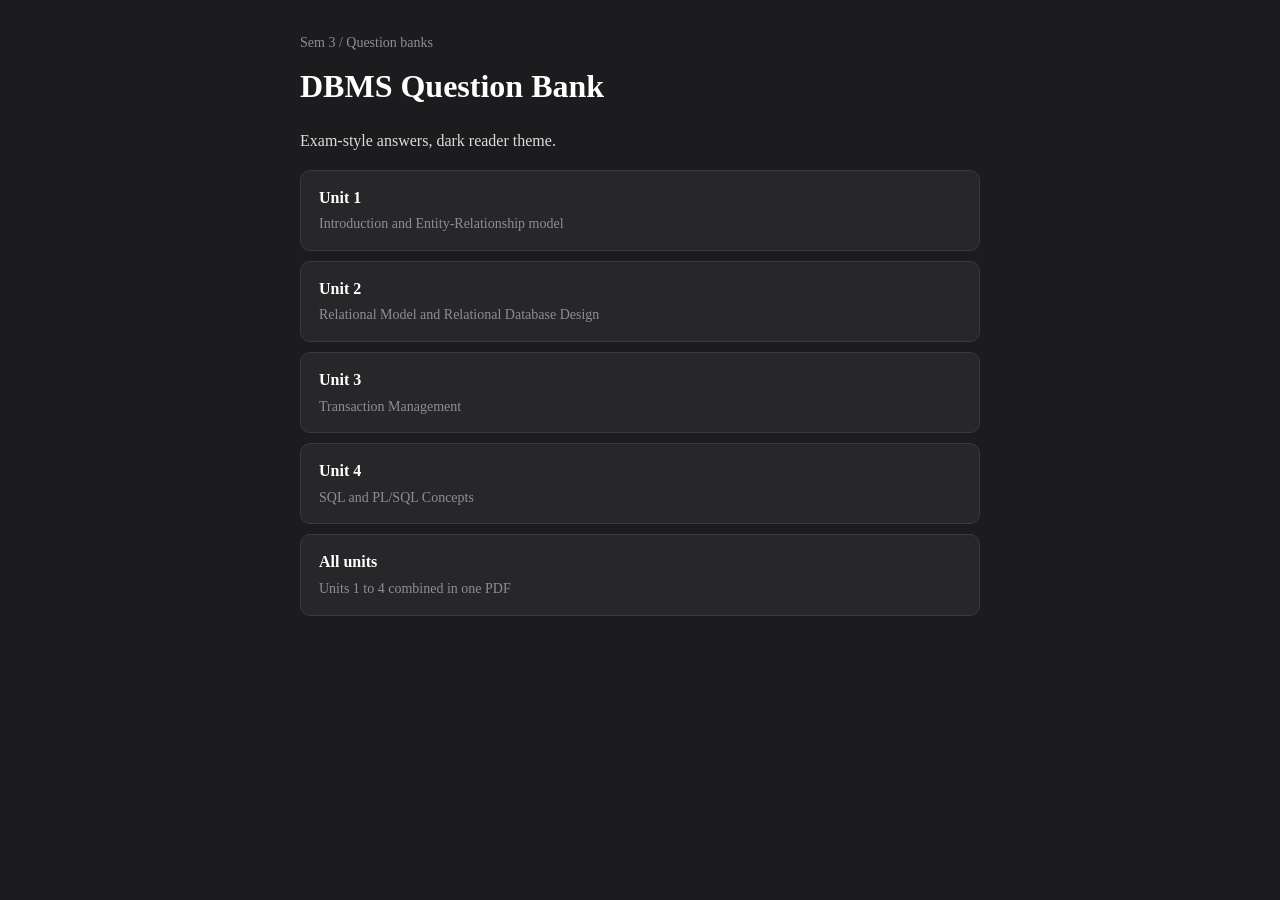
==== sem-3/question-banks/dbms/index.html @ fbdcb7ac "Add files via upload" ====
<!doctype html><meta charset=utf-8><meta name=viewport content='width=device-width,initial-scale=1'><title>DBMS Question Bank</title><style>:root{color-scheme:dark}*{box-sizing:border-box}body{margin:0;background:#1c1c1e;color:#dcdcdc;font:16px/1.6 Georgia,'Times New Roman',serif}
a{color:#6cb4ff;text-decoration:none}a:hover{text-decoration:underline}.wrap{max-width:720px;margin:0 auto;padding:32px 20px}
h1{color:#fff;margin:.2em 0}.card{display:block;padding:14px 18px;margin:10px 0;background:#272729;border:1px solid #3a3a3c;border-radius:10px;color:#dcdcdc}
.card b{color:#fff;display:block}.card span{color:#8e8e93;font-size:14px}.bar{display:flex;gap:14px;align-items:center;padding:10px 16px;background:#272729;border-bottom:1px solid #3a3a3c;font-size:15px;flex-wrap:wrap}
iframe{width:100%;height:calc(100vh - 49px);border:0;background:#1c1c1e;display:block}.crumb{color:#8e8e93;font-size:14px}</style><div class=wrap><div class=crumb>Sem 3 / Question banks</div><h1>DBMS Question Bank</h1><p>Exam-style answers, dark reader theme.</p><a class=card href='unit-1/'><b>Unit 1</b><span>Introduction and Entity-Relationship model</span></a><a class=card href='unit-2/'><b>Unit 2</b><span>Relational Model and Relational Database Design</span></a><a class=card href='unit-3/'><b>Unit 3</b><span>Transaction Management</span></a><a class=card href='unit-4/'><b>Unit 4</b><span>SQL and PL/SQL Concepts</span></a><a class=card href='all-units/'><b>All units</b><span>Units 1 to 4 combined in one PDF</span></a></div>
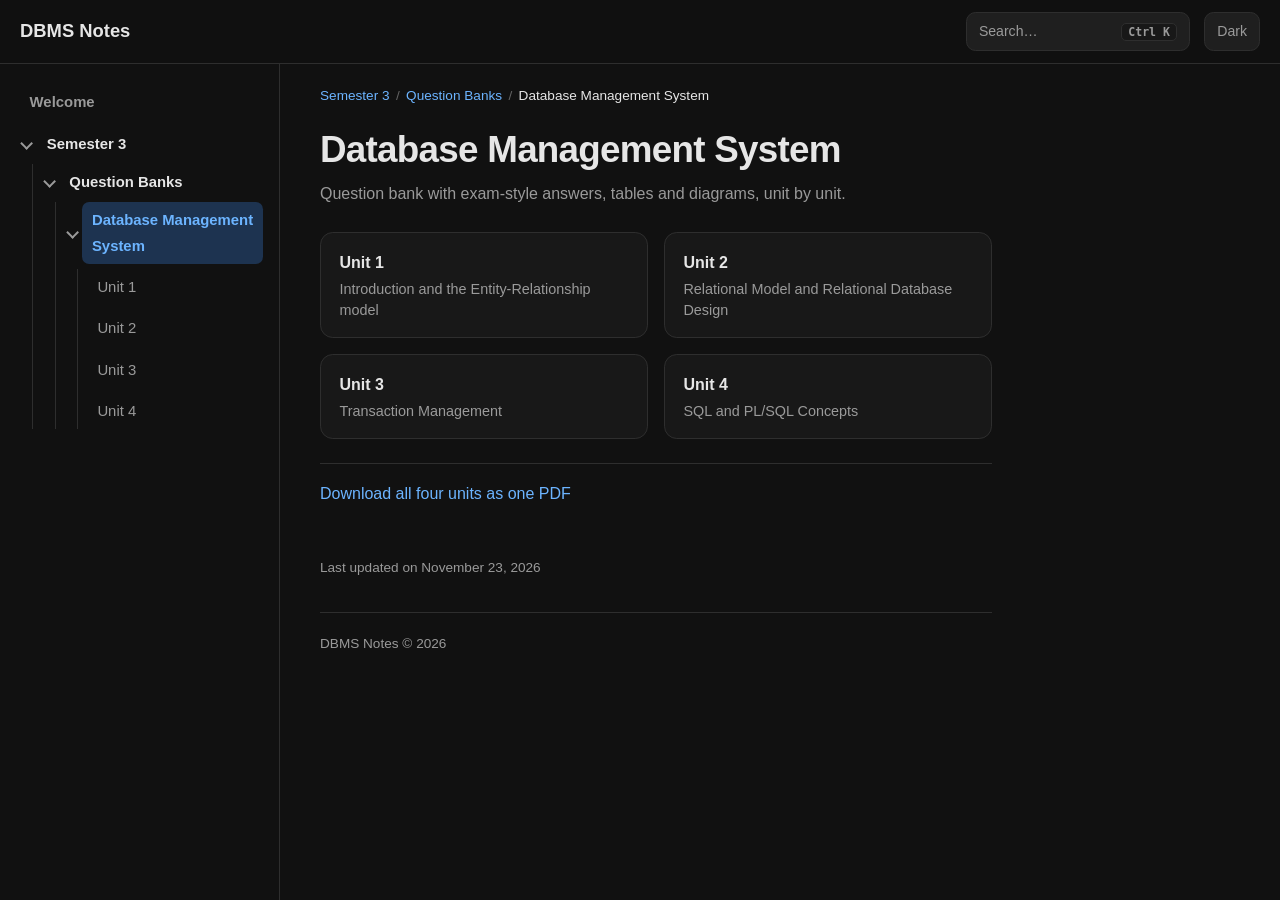
==== commit 81aa95b7: "Add files via upload" ====
--- a/sem-3/question-banks/dbms/index.html
+++ b/sem-3/question-banks/dbms/index.html
@@ -1,5 +1,37 @@
-<!doctype html><meta charset=utf-8><meta name=viewport content='width=device-width,initial-scale=1'><title>DBMS Question Bank</title><style>:root{color-scheme:dark}*{box-sizing:border-box}body{margin:0;background:#1c1c1e;color:#dcdcdc;font:16px/1.6 Georgia,'Times New Roman',serif}
-a{color:#6cb4ff;text-decoration:none}a:hover{text-decoration:underline}.wrap{max-width:720px;margin:0 auto;padding:32px 20px}
-h1{color:#fff;margin:.2em 0}.card{display:block;padding:14px 18px;margin:10px 0;background:#272729;border:1px solid #3a3a3c;border-radius:10px;color:#dcdcdc}
-.card b{color:#fff;display:block}.card span{color:#8e8e93;font-size:14px}.bar{display:flex;gap:14px;align-items:center;padding:10px 16px;background:#272729;border-bottom:1px solid #3a3a3c;font-size:15px;flex-wrap:wrap}
-iframe{width:100%;height:calc(100vh - 49px);border:0;background:#1c1c1e;display:block}.crumb{color:#8e8e93;font-size:14px}</style><div class=wrap><div class=crumb>Sem 3 / Question banks</div><h1>DBMS Question Bank</h1><p>Exam-style answers, dark reader theme.</p><a class=card href='unit-1/'><b>Unit 1</b><span>Introduction and Entity-Relationship model</span></a><a class=card href='unit-2/'><b>Unit 2</b><span>Relational Model and Relational Database Design</span></a><a class=card href='unit-3/'><b>Unit 3</b><span>Transaction Management</span></a><a class=card href='unit-4/'><b>Unit 4</b><span>SQL and PL/SQL Concepts</span></a><a class=card href='all-units/'><b>All units</b><span>Units 1 to 4 combined in one PDF</span></a></div>+<!doctype html>
+<html lang="en" data-root="../../../">
+<head>
+<meta charset="utf-8">
+<meta name="viewport" content="width=device-width, initial-scale=1">
+<meta name="theme-color" content="#111111">
+<meta name="description" content="Database Management System">
+<title>Database Management System – DBMS Notes</title>
+<script>try{var t=localStorage.getItem("theme");document.documentElement.setAttribute("data-theme",t||"dark")}catch(e){document.documentElement.setAttribute("data-theme","dark")}</script>
+<link rel="stylesheet" href="../../../assets/style.css">
+</head>
+<body>
+<a class="skip" href="#main">Skip to Content</a>
+<header class="nav">
+  <button class="burger" aria-label="Menu" type="button"><span></span><span></span><span></span></button>
+  <a class="logo" href="../../../"><strong>DBMS Notes</strong></a>
+  <div class="spacer"></div>
+  <button class="searchbtn" type="button" aria-label="Search"><span>Search…</span><kbd>Ctrl K</kbd></button>
+  <button class="themebtn" type="button" aria-label="Toggle theme"><span class="t-dark">Dark</span><span class="t-light">Light</span></button>
+</header>
+<div class="shell">
+  <aside class="sidebar" aria-label="Site navigation"><a class="top" href="../../../">Welcome</a><details open><summary><a href="../../">Semester 3</a></summary><details open><summary><a href="../">Question Banks</a></summary><details open><summary><a href="./" class="active">Database Management System</a></summary><ul><li><a href="unit-1/">Unit 1</a></li><li><a href="unit-2/">Unit 2</a></li><li><a href="unit-3/">Unit 3</a></li><li><a href="unit-4/">Unit 4</a></li></ul></details></details></details></aside>
+  <main id="main">
+    <nav class="crumbs" aria-label="Breadcrumb"><a href="../../">Semester 3</a><span class="sep">/</span><a href="../">Question Banks</a><span class="sep">/</span><span>Database Management System</span></nav>
+    <article>
+<h1>Database Management System</h1><p class="lead">Question bank with exam-style answers, tables and diagrams, unit by unit.</p><div class="cards"><a class="card" href="unit-1/"><strong>Unit 1</strong><span>Introduction and the Entity-Relationship model</span></a><a class="card" href="unit-2/"><strong>Unit 2</strong><span>Relational Model and Relational Database Design</span></a><a class="card" href="unit-3/"><strong>Unit 3</strong><span>Transaction Management</span></a><a class="card" href="unit-4/"><strong>Unit 4</strong><span>SQL and PL/SQL Concepts</span></a></div><p class="dl"><a href="pdf/all-units.pdf" download>Download all four units as one PDF</a></p>
+
+      <p class="updated">Last updated on November 23, 2026</p>
+    </article>
+    <footer class="foot">DBMS Notes © 2026</footer>
+  </main>
+  <aside class="toc" aria-label="On this page"></aside>
+</div>
+<div id="search" hidden><div class="box" role="dialog" aria-label="Search"><input type="search" placeholder="Search questions…" autocomplete="off" aria-label="Search"><ul id="results"></ul><p class="hint">↑↓ to navigate · Enter to open · Esc to close</p></div></div>
+<script src="../../../assets/app.js"></script>
+</body>
+</html>
--- a/assets/style.css
+++ b/assets/style.css
@@ -0,0 +1,68 @@
+:root{--bg:#111;--bg2:#181818;--bg3:#1f1f1f;--fg:#e6e6e6;--muted:#9a9a9a;--line:#2e2e2e;--link:#6cb4ff;--accent:#6cb4ff;--code:#1b1b1d;--codefg:#e8dcb0;--sel:#1d3350;--nav:rgba(17,17,17,.85)}
+[data-theme=light]{--bg:#fff;--bg2:#f6f6f7;--bg3:#efeff1;--fg:#1c1c1e;--muted:#6b6b72;--line:#e2e2e6;--link:#0b63ce;--accent:#0b63ce;--code:#f5f5f7;--codefg:#5b3d00;--sel:#dbeaff;--nav:rgba(255,255,255,.85)}
+*{box-sizing:border-box}html{scroll-behavior:smooth;scroll-padding-top:5rem;-webkit-text-size-adjust:100%}
+body{margin:0;background:var(--bg);color:var(--fg);font:16px/1.75 -apple-system,BlinkMacSystemFont,"Segoe UI",Inter,Roboto,Helvetica,Arial,sans-serif;-webkit-font-smoothing:antialiased}
+a{color:var(--link);text-decoration:none}a:hover{text-decoration:underline}
+.skip{position:absolute;left:-999px;top:0;background:var(--accent);color:#000;padding:8px 12px;z-index:100}.skip:focus{left:8px;top:8px}
+.nav{position:sticky;top:0;z-index:50;height:4rem;display:flex;align-items:center;gap:.9rem;padding:0 1.25rem;background:var(--nav);backdrop-filter:blur(12px);-webkit-backdrop-filter:blur(12px);border-bottom:1px solid var(--line)}
+.logo{color:var(--fg);font-size:1.15rem}.logo:hover{text-decoration:none;opacity:.8}.spacer{flex:1}
+.burger{display:none;background:none;border:0;padding:6px;cursor:pointer}.burger span{display:block;width:20px;height:2px;background:var(--fg);margin:4px 0;border-radius:2px}
+.searchbtn,.themebtn{background:var(--bg3);color:var(--muted);border:1px solid var(--line);border-radius:.6rem;font:inherit;font-size:.88rem;cursor:pointer;padding:.4rem .75rem}
+.searchbtn{display:flex;gap:2.5rem;align-items:center;min-width:14rem;justify-content:space-between}.searchbtn:hover,.themebtn:hover{color:var(--fg)}
+kbd{font:600 .72rem ui-monospace,Menlo,monospace;border:1px solid var(--line);border-radius:5px;padding:1px 6px;background:var(--bg2);color:var(--muted)}
+.t-light{display:none}[data-theme=light] .t-light{display:inline}[data-theme=light] .t-dark{display:none}
+.shell{display:grid;grid-template-columns:17.5rem minmax(0,1fr) 15.5rem;max-width:96rem;margin:0 auto}
+.sidebar{position:sticky;top:4rem;align-self:start;height:calc(100vh - 4rem);overflow:auto;padding:1.25rem 1rem 2rem 1.25rem;border-right:1px solid var(--line);font-size:.93rem}
+.sidebar a{color:var(--muted);display:block;padding:.3rem .6rem;border-radius:.45rem}.sidebar a:hover{color:var(--fg);background:var(--bg3);text-decoration:none}
+.sidebar a.active{color:var(--accent);background:var(--sel)}
+.sidebar .top{font-weight:600;margin-bottom:.4rem}
+.sidebar details{margin:.15rem 0}.sidebar summary{list-style:none;cursor:pointer;display:flex;align-items:center}
+.sidebar summary::-webkit-details-marker{display:none}.sidebar summary a{flex:1;font-weight:600;color:var(--fg)}
+.sidebar summary::before{content:"";width:.45rem;height:.45rem;border-right:2px solid var(--muted);border-bottom:2px solid var(--muted);transform:rotate(-45deg);margin:0 .35rem 0 .15rem;transition:transform .15s;flex:none}
+.sidebar details[open]>summary::before{transform:rotate(45deg)}
+.sidebar details>details,.sidebar details>ul{margin-left:.75rem;padding-left:.6rem;border-left:1px solid var(--line)}
+.sidebar ul{list-style:none;margin:0;padding:0}
+main{padding:1.25rem 2.5rem 3rem;min-width:0}
+article{max-width:50rem;margin:0 auto}.crumbs{max-width:50rem;margin:0 auto 1.25rem;font-size:.85rem;color:var(--muted)}.crumbs .sep{margin:0 .4rem;opacity:.6}.crumbs span:last-child{color:var(--fg)}
+h1{font-size:2.3rem;line-height:1.2;margin:.2rem 0 .5rem;letter-spacing:-.02em}
+.lead{color:var(--muted);margin:0 0 1.5rem}
+h2{font-size:1.5rem;line-height:1.35;margin:3rem 0 1rem;padding-bottom:.35rem;border-bottom:1px solid var(--line);letter-spacing:-.01em;font-weight:700}
+h2.part{font-size:1.9rem;border-bottom:2px solid var(--accent);margin-top:3.5rem}
+h3{font-size:1.2rem;margin:2rem 0 .6rem;font-weight:650}
+h4{font-size:1.02rem;margin:1.5rem 0 .4rem;font-weight:650}
+h2,h3,h4{position:relative}.anchor::after{content:"#";position:absolute;margin-left:.5rem;color:var(--muted);opacity:0}h2:hover .anchor::after,h3:hover .anchor::after,h4:hover .anchor::after{opacity:1}.anchor{color:var(--muted)}
+p{margin:1rem 0}ul,ol{padding-left:1.5rem;margin:1rem 0}li{margin:.35rem 0}li::marker{color:var(--muted)}
+strong{font-weight:650}
+code{font:.88em ui-monospace,SFMono-Regular,Menlo,Consolas,monospace;background:var(--code);border:1px solid var(--line);border-radius:.35rem;padding:.12em .35em}
+.codewrap{position:relative;margin:1.1rem 0}pre{margin:0;background:var(--code);border:1px solid var(--line);border-radius:.7rem;padding:1rem 1.1rem;overflow:auto;font-size:.86rem;line-height:1.65}
+pre code{background:none;border:0;padding:0;color:var(--codefg);font-size:inherit}
+.copy{position:absolute;top:.5rem;right:.5rem;background:var(--bg3);color:var(--muted);border:1px solid var(--line);border-radius:.45rem;padding:.15rem .55rem;font-size:.75rem;cursor:pointer;opacity:0;transition:opacity .15s}.codewrap:hover .copy,.copy:focus{opacity:1}
+.tablewrap{overflow-x:auto;margin:1.2rem 0;border:1px solid var(--line);border-radius:.7rem}
+table{border-collapse:collapse;width:100%;font-size:.93rem;line-height:1.55}
+th,td{padding:.55rem .85rem;text-align:left;vertical-align:top;border-bottom:1px solid var(--line)}th{background:var(--bg2);font-weight:650}tr:last-child td{border-bottom:0}td+td,th+th{border-left:1px solid var(--line)}
+td code{font-size:.84em}
+.tbl-title{margin:1.2rem 0 -.6rem;font-weight:650;color:var(--accent);font-size:.92rem}
+figure{margin:1.5rem 0;text-align:center}figure img{max-width:100%;height:auto;border-radius:.7rem;border:1px solid var(--line);background:#272729}
+figcaption{color:var(--muted);font-size:.85rem;margin-top:.5rem;font-style:italic}
+.updated{margin-top:3rem;color:var(--muted);font-size:.85rem}
+.prevnext{display:flex;justify-content:space-between;gap:1rem;margin-top:3.5rem;padding-top:1.2rem;border-top:1px solid var(--line)}
+.prevnext a{flex:1;max-width:48%;border:1px solid var(--line);border-radius:.7rem;padding:.7rem 1rem;color:var(--fg)}.prevnext a:hover{border-color:var(--accent);text-decoration:none}
+.prevnext small{display:block;color:var(--muted);font-size:.78rem}.prevnext .next{text-align:right;margin-left:auto}
+.foot{max-width:50rem;margin:2rem auto 0;padding-top:1.2rem;border-top:1px solid var(--line);color:var(--muted);font-size:.85rem}
+.toc{position:sticky;top:4rem;align-self:start;max-height:calc(100vh - 4rem);overflow:auto;padding:1.5rem 1rem 2rem;font-size:.84rem}
+.toc-title{font-weight:700;margin:0 0 .6rem;font-size:.9rem}.toc ul{list-style:none;padding:0;margin:0}.toc li{margin:0}.toc a{display:block;color:var(--muted);padding:.22rem 0;line-height:1.4}.toc a:hover{color:var(--fg);text-decoration:none}
+.toc li.l3 a{padding-left:.9rem}.toc a.on{color:var(--accent);font-weight:600}.dl{margin-top:1.5rem;padding-top:1rem;border-top:1px solid var(--line)}
+.cards{display:grid;grid-template-columns:repeat(auto-fill,minmax(15rem,1fr));gap:1rem;margin:1.5rem 0}
+.card{display:block;border:1px solid var(--line);border-radius:.8rem;padding:1rem 1.15rem;background:var(--bg2);color:var(--fg)}.card:hover{border-color:var(--accent);text-decoration:none}.card strong{display:block;margin-bottom:.15rem}.card span{color:var(--muted);font-size:.9rem;line-height:1.45;display:block}
+#search{position:fixed;inset:0;z-index:100;background:rgba(0,0,0,.55);display:flex;justify-content:center;align-items:flex-start;padding-top:12vh}#search[hidden]{display:none}
+#search .box{width:min(38rem,92vw);background:var(--bg2);border:1px solid var(--line);border-radius:.9rem;overflow:hidden;box-shadow:0 20px 60px rgba(0,0,0,.5)}
+#search input{width:100%;background:transparent;border:0;border-bottom:1px solid var(--line);color:var(--fg);font:inherit;font-size:1.05rem;padding:1rem 1.1rem;outline:none}
+#results{list-style:none;margin:0;padding:.4rem;max-height:52vh;overflow:auto}#results li{margin:0}
+#results a{display:block;padding:.55rem .75rem;border-radius:.55rem;color:var(--fg)}#results a:hover,#results a.sel{background:var(--sel);text-decoration:none}
+#results small{display:block;color:var(--muted);font-size:.78rem}#results em{font-style:normal;color:var(--muted);font-size:.82rem;display:block;white-space:nowrap;overflow:hidden;text-overflow:ellipsis}
+.hint{margin:0;padding:.5rem 1rem;color:var(--muted);font-size:.75rem;border-top:1px solid var(--line)}
+@media(max-width:1180px){.shell{grid-template-columns:17.5rem minmax(0,1fr)}.toc{display:none}}
+@media(max-width:860px){.shell{grid-template-columns:minmax(0,1fr)}.burger{display:block}.searchbtn{min-width:0}.searchbtn span,.searchbtn kbd{display:none}.searchbtn::before{content:"Search"}
+.sidebar{position:fixed;top:4rem;left:0;bottom:0;width:18rem;max-width:85vw;background:var(--bg);z-index:40;transform:translateX(-102%);transition:transform .2s;height:auto}body.menu-open .sidebar{transform:none}
+main{padding:1rem 1.1rem 3rem}h1{font-size:1.9rem}h2{font-size:1.3rem}.prevnext a{max-width:100%}}
+@media print{.nav,.sidebar,.toc,.prevnext,.copy{display:none!important}.shell{display:block}body{background:#fff;color:#000}}
